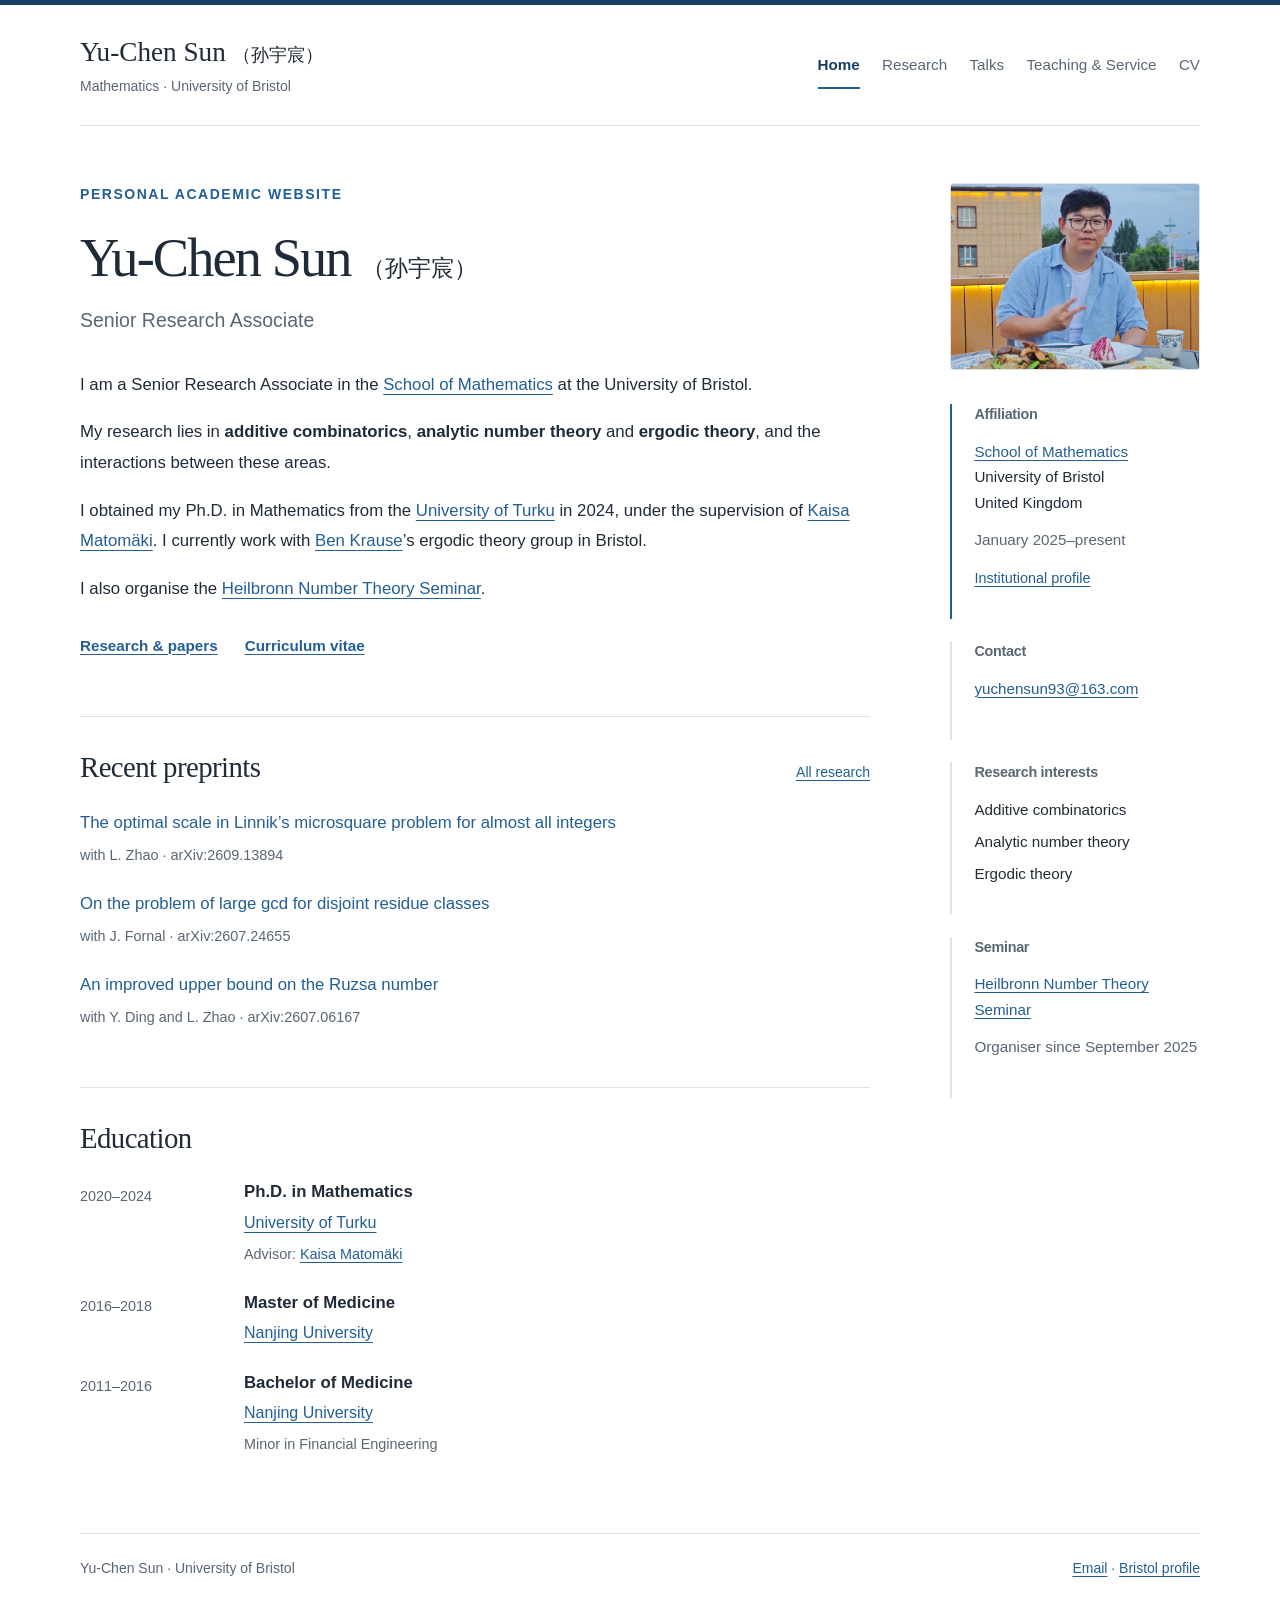
==== index.html @ fc2e8b3b "Add homepage portrait and update name and talks" ====
<!doctype html>
<html lang="en">
<head>
  <meta charset="utf-8">
  <meta name="viewport" content="width=device-width, initial-scale=1">
  <meta name="description" content="Yu-Chen Sun is a Senior Research Associate at the University of Bristol, working in additive combinatorics, analytic number theory and ergodic theory.">
  <meta name="theme-color" content="#183d63">
  <meta property="og:title" content="Yu-Chen Sun | Mathematics">
  <meta property="og:description" content="Yu-Chen Sun is a Senior Research Associate at the University of Bristol, working in additive combinatorics, analytic number theory and ergodic theory.">
  <meta property="og:type" content="website">
  <title>Yu-Chen Sun | Mathematics</title>
  <link rel="canonical" href="https://yucsun93.github.io/">
  <link rel="icon" type="image/svg+xml" href="favicon.svg">
  <link rel="stylesheet" href="style.css">
</head>
<body>
  <a class="skip-link" href="#main">Skip to content</a>
  <header class="site-header wrap">
    <a class="wordmark" href="index.html">Yu-Chen Sun <small class="chinese-name" lang="zh">（孙宇宸）</small><span>Mathematics · University of Bristol</span></a>
    <nav aria-label="Main navigation"><a href="index.html" aria-current="page">Home</a><a href="research.html">Research</a><a href="talks.html">Talks</a><a href="teaching.html">Teaching &amp; Service</a><a href="cv.html">CV</a></nav>
  </header>
  <main id="main" class="wrap" tabindex="-1">
    <div class="home-layout">
      <figure class="profile-photo"><img src="portrait.jpg" alt="Yu-Chen Sun（孙宇宸）" width="1280" height="958" decoding="async"></figure>
      <div class="home-main">
        <section class="intro" aria-labelledby="about-title">
          <p class="eyebrow">Personal academic website</p>
          <h1 id="about-title">Yu-Chen Sun <small class="chinese-name" lang="zh">（孙宇宸）</small></h1>
          <p class="role">Senior Research Associate</p>
          <p>I am a Senior Research Associate in the <a href="https://www.bristol.ac.uk/maths/">School of Mathematics</a> at the University of Bristol.</p>
          <p>My research lies in <strong>additive combinatorics</strong>, <strong>analytic number theory</strong> and <strong>ergodic theory</strong>, and the interactions between these areas.</p>
          <p>I obtained my Ph.D. in Mathematics from the <a href="https://www.utu.fi/en">University of Turku</a> in 2024, under the supervision of <a href="https://users.utu.fi/ksmato/">Kaisa Matomäki</a>. I currently work with <a href="https://www.bristol.ac.uk/people/person/Ben-Krause-529bc1e7-bfac-432d-984e-10097df1178e/">Ben Krause</a>’s ergodic theory group in Bristol.</p>
          <p>I also organise the <a href="https://www.bristolmathsresearch.org/events/heilbronn-number-theory/">Heilbronn Number Theory Seminar</a>.</p>
          <div class="text-links"><a href="research.html">Research & papers</a> <a href="cv.html">Curriculum vitae</a></div>
        </section>
        <section class="section-block" aria-labelledby="recent-title">
          <div class="section-heading"><h2 id="recent-title">Recent preprints</h2><a href="research.html">All research</a></div>
          <ul class="recent-papers"><li><h3><a href="https://arxiv.org/abs/2609.13894">The optimal scale in Linnik’s microsquare problem for almost all integers</a></h3><p class="detail">with L. Zhao · arXiv:2609.13894</p></li><li><h3><a href="https://arxiv.org/abs/2607.24655">On the problem of large gcd for disjoint residue classes</a></h3><p class="detail">with J. Fornal · arXiv:2607.24655</p></li><li><h3><a href="https://arxiv.org/abs/2607.06167">An improved upper bound on the Ruzsa number</a></h3><p class="detail">with Y. Ding and L. Zhao · arXiv:2607.06167</p></li></ul>
        </section>
        <section class="section-block" aria-labelledby="education-title">
          <h2 id="education-title">Education</h2><div class="timeline">
      <div class="timeline-item"><p class="date">2020–2024</p><div><h3>Ph.D. in Mathematics</h3><p><a href="https://www.utu.fi/en">University of Turku</a></p><p class="detail">Advisor: <a href="https://users.utu.fi/ksmato/">Kaisa Matomäki</a></p></div></div>
      <div class="timeline-item"><p class="date">2016–2018</p><div><h3>Master of Medicine</h3><p><a href="https://www.nju.edu.cn/en/">Nanjing University</a></p></div></div>
      <div class="timeline-item"><p class="date">2011–2016</p><div><h3>Bachelor of Medicine</h3><p><a href="https://www.nju.edu.cn/en/">Nanjing University</a></p><p class="detail">Minor in Financial Engineering</p></div></div>
    </div>
        </section>
      </div>
      <aside class="home-aside" aria-label="Affiliation and contact">
        <section class="aside-section">
          <h2>Affiliation</h2>
          <p><a href="https://www.bristol.ac.uk/maths/">School of Mathematics</a><br>University of Bristol<br>United Kingdom</p>
          <p class="detail">January 2025–present</p>
          <a href="https://www.bristolmathsresearch.org/staff-profile/dr-yu-chen-sun/">Institutional profile</a>
        </section>
        <section class="aside-section">
          <h2>Contact</h2>
          <p><a href="mailto:yuchensun93@163.com">yuchensun93@163.com</a></p>
        </section>
        <section class="aside-section">
          <h2>Research interests</h2>
          <ul class="interest-list"><li>Additive combinatorics</li><li>Analytic number theory</li><li>Ergodic theory</li></ul>
        </section>
        <section class="aside-section">
          <h2>Seminar</h2>
          <p><a href="https://www.bristolmathsresearch.org/events/heilbronn-number-theory/">Heilbronn Number Theory Seminar</a></p>
          <p class="detail">Organiser since September 2025</p>
        </section>
      </aside>
    </div></main>
  <footer class="site-footer wrap">
    <span>Yu-Chen Sun · University of Bristol</span>
    <span><a href="mailto:yuchensun93@163.com">Email</a> · <a href="https://www.bristolmathsresearch.org/staff-profile/dr-yu-chen-sun/">Bristol profile</a></span>
  </footer>
</body>
</html>
---- style.css ----
:root {
  --ink: #202b39;
  --muted: #596675;
  --blue: #235e95;
  --deep-blue: #183d63;
  --line: #dce3eb;
  --paper: #fff;
  --tint: #f4f7fb;
  --serif: Georgia, 'Times New Roman', serif;
  --sans: -apple-system, BlinkMacSystemFont, 'Segoe UI', Arial, sans-serif;
}
* { box-sizing: border-box; }
html { scroll-behavior: smooth; scroll-padding-top: 2rem; }
body { margin: 0; background: var(--paper); color: var(--ink); font: 1rem/1.7 var(--sans); border-top: 5px solid var(--deep-blue); }
a { color: var(--blue); text-decoration-thickness: 1px; text-underline-offset: .22em; }
a:hover { color: #123d66; text-decoration: underline; }
a:focus-visible { outline: 3px solid #c27716; outline-offset: 5px; border-radius: 2px; }
p { margin: 0 0 1.1rem; }
strong { font-weight: 600; }
h1, h2, h3 { margin: 0; line-height: 1.3; }
h1, h2 { font-family: var(--serif); font-weight: 400; }
h1 { font-size: 3.4rem; letter-spacing: -.035em; }
h2 { font-size: 1.8rem; letter-spacing: -.02em; margin-bottom: 1.5rem; }
h3 { font-size: 1.05rem; font-weight: 600; }
sup, sub { font-size: .75em; line-height: 0; position: relative; vertical-align: baseline; }
sup { top: -.5em; } sub { bottom: -.2em; }
.wrap { width: min(1120px, calc(100% - 96px)); margin-inline: auto; }
.site-header { display: flex; align-items: center; justify-content: space-between; gap: 2rem; padding-block: 30px 27px; border-bottom: 1px solid var(--line); }
.wordmark { color: var(--ink); text-decoration: none; font: 1.7rem/1.25 var(--serif); white-space: nowrap; }
.wordmark:hover { text-decoration: none; color: var(--deep-blue); }
.wordmark span { display: block; font: .875rem/1.6 var(--sans); color: var(--muted); margin-top: .4rem; }
.chinese-name { font: 400 .42em/1.5 var(--sans); letter-spacing: 0; white-space: nowrap; }
.wordmark .chinese-name { font-size: .65em; }
nav { display: flex; flex-wrap: wrap; gap: 1.4rem; align-items: center; }
.site-header nav a { color: var(--muted); text-decoration: none; font-size: .95rem; padding-block: .55rem; border-bottom: 2px solid transparent; white-space: nowrap; }
.site-header nav a:hover, .site-header nav a[aria-current='page'] { color: var(--deep-blue); border-bottom-color: var(--blue); }
.site-header nav a[aria-current='page'] { font-weight: 600; }
main { padding-block: 57px 76px; }
.eyebrow { margin: 0 0 1rem; font-size: .875rem; font-weight: 600; letter-spacing: .11em; text-transform: uppercase; color: var(--blue); }
.role { font-size: 1.22rem; color: var(--muted); margin-block: .7rem 2rem; }
.home-layout { display: grid; grid-template-columns: minmax(0, 1fr) 250px; grid-template-rows: auto 1fr; gap: 2rem 80px; }
.home-main { min-width: 0; grid-column: 1; grid-row: 1 / span 2; }
.profile-photo { grid-column: 2; grid-row: 1; margin: 0; }
.profile-photo img { display: block; width: 100%; height: auto; border: 1px solid var(--line); border-radius: 3px; }
.intro p:not(.eyebrow):not(.role) { font-size: 1.05rem; line-height: 1.8; }
.home-aside { padding-top: .1rem; min-width: 0; grid-column: 2; grid-row: 2; }
.aside-section { padding: 0 0 1.7rem 1.4rem; margin-bottom: 1.4rem; border-left: 2px solid var(--line); }
.aside-section:first-child { border-left-color: var(--blue); }
.aside-section h2 { font: 600 .9rem/1.4 var(--sans); color: var(--muted); margin-bottom: .9rem; }
.aside-section p { font-size: .95rem; margin-bottom: .7rem; }
.aside-section a { overflow-wrap: anywhere; }
.aside-section > a { font-size: .9rem; }
.interest-list { list-style: none; padding: 0; margin: 0; font-size: .95rem; }
.interest-list li + li { margin-top: .4rem; }
.text-links { display: flex; gap: 1.7rem; flex-wrap: wrap; padding-top: .7rem; font-size: .95rem; font-weight: 600; }
.section-block { margin-top: 3.6rem; padding-top: 2rem; border-top: 1px solid var(--line); }
.section-heading { display: flex; justify-content: space-between; align-items: baseline; gap: 1rem; }
.section-heading > a, .subtle-label { font-size: .875rem; white-space: nowrap; }
.subtle-label { color: var(--muted); }
.recent-papers { margin: 0; padding: 0; list-style: none; }
.recent-papers li + li { margin-top: 1.5rem; }
.recent-papers h3 { font-weight: 500; line-height: 1.6; }
.recent-papers h3 a { text-decoration: none; }
.recent-papers h3 a:hover { text-decoration: underline; }
.detail, .date { color: var(--muted); font-size: .9rem; }
.detail { margin-block: .35rem 0; }
.timeline-item { display: grid; grid-template-columns: 140px minmax(0, 1fr); gap: 1.5rem; padding-block: 0 1.6rem; }
.timeline-item:last-child { padding-bottom: 0; }
.timeline-item .date { margin: .15rem 0 0; }
.timeline-item p:not(.date) { margin: .35rem 0 0; }
.page-heading { max-width: 850px; margin-bottom: 2.8rem; }
.page-heading h1 { font-size: 2.85rem; }
.lead { margin-block: 1.1rem 0; color: var(--muted); font-size: 1.1rem; max-width: 740px; }
.section-nav { margin-top: 1.8rem; gap: .8rem; }
.section-nav a { padding: .45rem 1rem; border: 1px solid var(--line); text-decoration: none; font-size: .95rem; }
.section-nav a:hover { background: var(--tint); border-color: var(--blue); }
.section-nav span { color: var(--muted); margin-left: .45rem; font-size: .875rem; }
.research-section { margin-top: 3rem; }
.research-section > h2 { padding-bottom: 1rem; border-bottom: 2px solid var(--deep-blue); }
.paper-list { list-style: none; padding: 0; margin: 0; }
.paper { padding-block: 1.25rem 1.45rem; border-bottom: 1px solid var(--line); }
.paper:first-child { padding-top: 0; }
.paper-top { display: flex; align-items: baseline; justify-content: space-between; gap: 2rem; }
.paper h3 { font-family: var(--serif); font-size: 1.3rem; font-weight: 400; line-height: 1.55; max-width: 880px; }
.paper h3 a { text-decoration: none; }
.paper h3 a:hover { text-decoration: underline; }
.paper-year { flex-shrink: 0; color: var(--muted); font-size: .9rem; font-variant-numeric: tabular-nums; }
.paper-authors { margin: .45rem 0 0; font-size: .95rem; }
.paper-citation { margin: .2rem 0 0; font-size: .9rem; color: var(--muted); }
.paper-source { margin: .4rem 0 0; font-size: .875rem; overflow-wrap: anywhere; }
.paper-note { color: var(--muted); margin: .6rem 0 0; font-size: .875rem; }
.talk-list { list-style: none; padding: 0; margin: 0; }
.talk-row { display: grid; grid-template-columns: 145px minmax(0, 1fr); gap: 1.5rem; padding-block: 1rem; border-bottom: 1px solid var(--line); }
.talk-row:first-child { padding-top: 0; }
.talk-row .date { margin: .1rem 0 0; }
.talk-row h3 { font-size: 1rem; line-height: 1.6; font-weight: 500; }
.cv-contact { margin-top: .7rem; }
.cv-document { max-width: 960px; }
.cv-document > section { margin-top: 3rem; padding-top: 1.7rem; border-top: 1px solid var(--line); }
.cv-document .timeline-item { grid-template-columns: 205px minmax(0, 1fr); }
.cv-document .paper h3 { font-size: 1.12rem; }
.site-footer { display: flex; gap: 1rem; justify-content: space-between; border-top: 1px solid var(--line); padding-block: 23px 36px; color: var(--muted); font-size: .875rem; }
.skip-link { position: absolute; top: -200px; left: 1rem; padding: .7rem 1rem; background: var(--deep-blue); color: white; z-index: 10; }
.skip-link:focus { top: 1rem; }
@media (max-width: 1040px) {
  .site-header { align-items: flex-start; flex-direction: column; gap: 1.1rem; }
  .home-layout { grid-template-columns: minmax(0, 1fr) 230px; column-gap: 42px; }
  .wrap { width: calc(100% - 64px); }
}
@media (max-width: 720px) {
  .wrap { width: calc(100% - 40px); }
  .site-header { padding-block: 23px 19px; }
  .wordmark { font-size: 1.55rem; white-space: normal; }
  .wordmark span { font-size: .875rem; }
  nav { gap: .3rem 1.25rem; }
  .site-header nav a { padding-block: .45rem; font-size: .9rem; }
  main { padding-block: 35px 48px; }
  h1 { font-size: 2.75rem; }
  h2 { font-size: 1.65rem; }
  .page-heading h1 { font-size: 2.35rem; }
  .home-layout { grid-template-columns: 1fr; gap: 2.7rem; }
  .profile-photo { grid-column: 1; grid-row: 1; width: min(280px, 100%); }
  .home-main { grid-column: 1; grid-row: 2; }
  .home-aside { grid-column: 1; grid-row: 3; }
  .home-aside { display: grid; grid-template-columns: repeat(2, minmax(0, 1fr)); gap: 1.4rem 1rem; padding-top: 1.7rem; border-top: 1px solid var(--line); }
  .aside-section { margin: 0; padding: 0 0 .5rem .8rem; }
  .aside-section p, .interest-list, .aside-section > a { font-size: .875rem; }
  .section-block { margin-top: 2.7rem; padding-top: 1.7rem; }
  .section-heading { flex-wrap: wrap; gap: .25rem; margin-bottom: 1.2rem; }
  .section-heading h2 { margin-bottom: 0; }
  .section-heading .subtle-label { white-space: normal; }
  .timeline-item, .cv-document .timeline-item, .talk-row { grid-template-columns: 1fr; gap: .35rem; }
  .timeline-item { padding-bottom: 1.5rem; }
  .paper h3 { font-size: 1.2rem; }
  .paper-top { gap: .7rem; }
  .paper-year { font-size: .875rem; }
  .paper-authors { font-size: .9rem; }
  .site-footer { flex-direction: column; gap: .5rem; padding-block: 20px 26px; }
}
@media (max-width: 390px) { .home-aside { grid-template-columns: 1fr; } }
@media (prefers-reduced-motion: reduce) { html { scroll-behavior: auto; } }
@media print {
  body { border: 0; font-size: 10pt; line-height: 1.5; }
  .wrap { width: 100%; }
  .site-header, .site-footer, .skip-link, .section-nav, .text-links { display: none; }
  main { padding: 0; }
  h1, .page-heading h1 { font-size: 25pt; }
  h2 { font-size: 15pt; margin-bottom: .7rem; break-after: avoid; }
  .eyebrow { display: none; }
  a { color: inherit; text-decoration: none; }
  .page-heading { margin-bottom: 1rem; }
  .lead { font-size: 10pt; }
  .cv-document > section { margin-top: 1.3rem; padding-top: .8rem; }
  .timeline-item, .cv-document .timeline-item { grid-template-columns: 160px minmax(0, 1fr); gap: 1rem; padding-bottom: .7rem; }
  .talk-row { grid-template-columns: 125px minmax(0, 1fr); padding-block: .45rem; }
  .paper { padding-block: .7rem; }
  .paper h3, .cv-document .paper h3 { font-size: 11pt; }
  .paper-authors, .paper-citation, .paper-source, .paper-note, .date, .detail, .paper-year { font-size: 9pt; }
  .paper, .timeline-item, .talk-row { break-inside: avoid; }
}
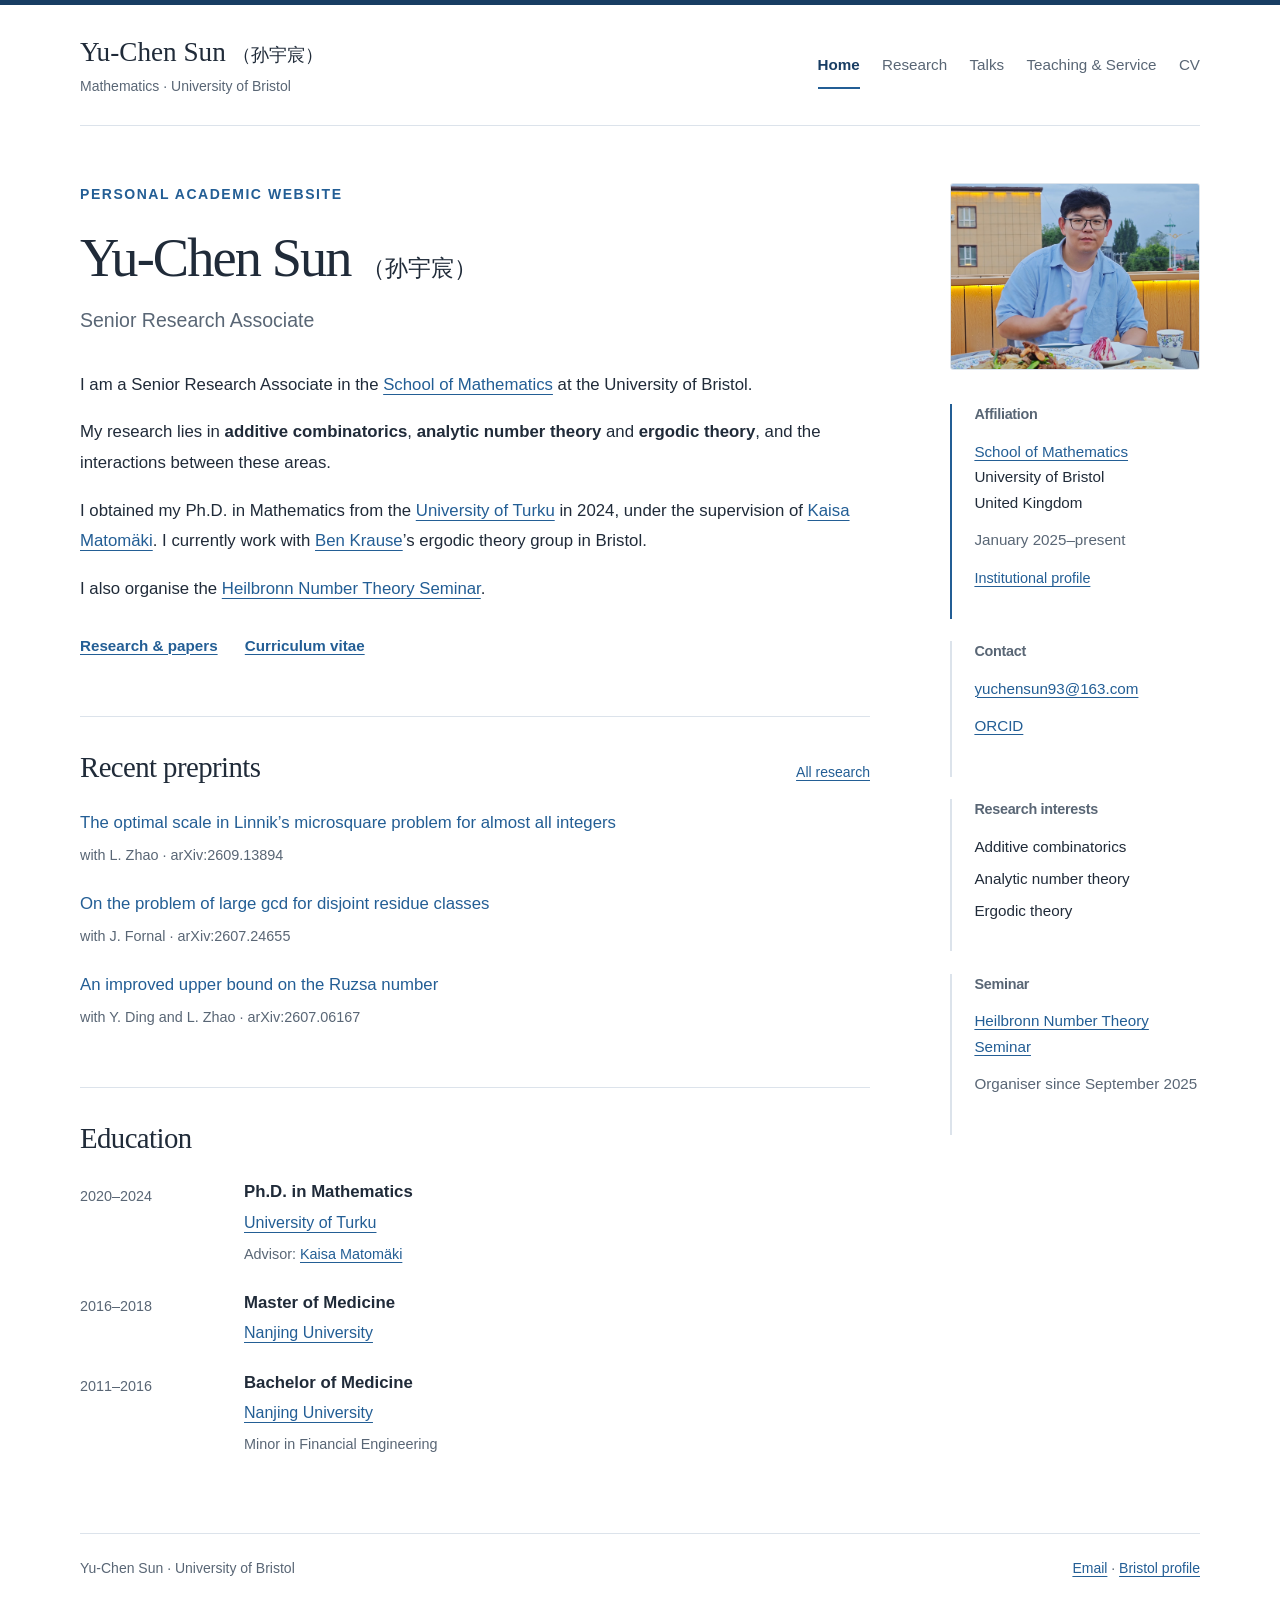
==== commit 2778308e: "Add ORCID link and Bing site verification" ====
--- a/index.html
+++ b/index.html
@@ -11,7 +11,8 @@
   <title>Yu-Chen Sun | Mathematics</title>
   <link rel="canonical" href="https://yucsun93.github.io/">
   <link rel="icon" type="image/svg+xml" href="favicon.svg">
-  <link rel="stylesheet" href="style.css">
+  <link rel="stylesheet" href="style.css?v=dd842a1e0f15">
+  <script type="application/ld+json">{"@context": "https://schema.org", "@type": "Person", "name": "Yu-Chen Sun", "alternateName": "孙宇宸", "url": "https://yucsun93.github.io/", "sameAs": ["https://orcid.org/0009-0004-5233-2071"]}</script>
 </head>
 <body>
   <a class="skip-link" href="#main">Skip to content</a>
@@ -55,6 +56,7 @@
         <section class="aside-section">
           <h2>Contact</h2>
           <p><a href="mailto:yuchensun93@163.com">yuchensun93@163.com</a></p>
+          <p><a href="https://orcid.org/0009-0004-5233-2071">ORCID</a></p>
         </section>
         <section class="aside-section">
           <h2>Research interests</h2>
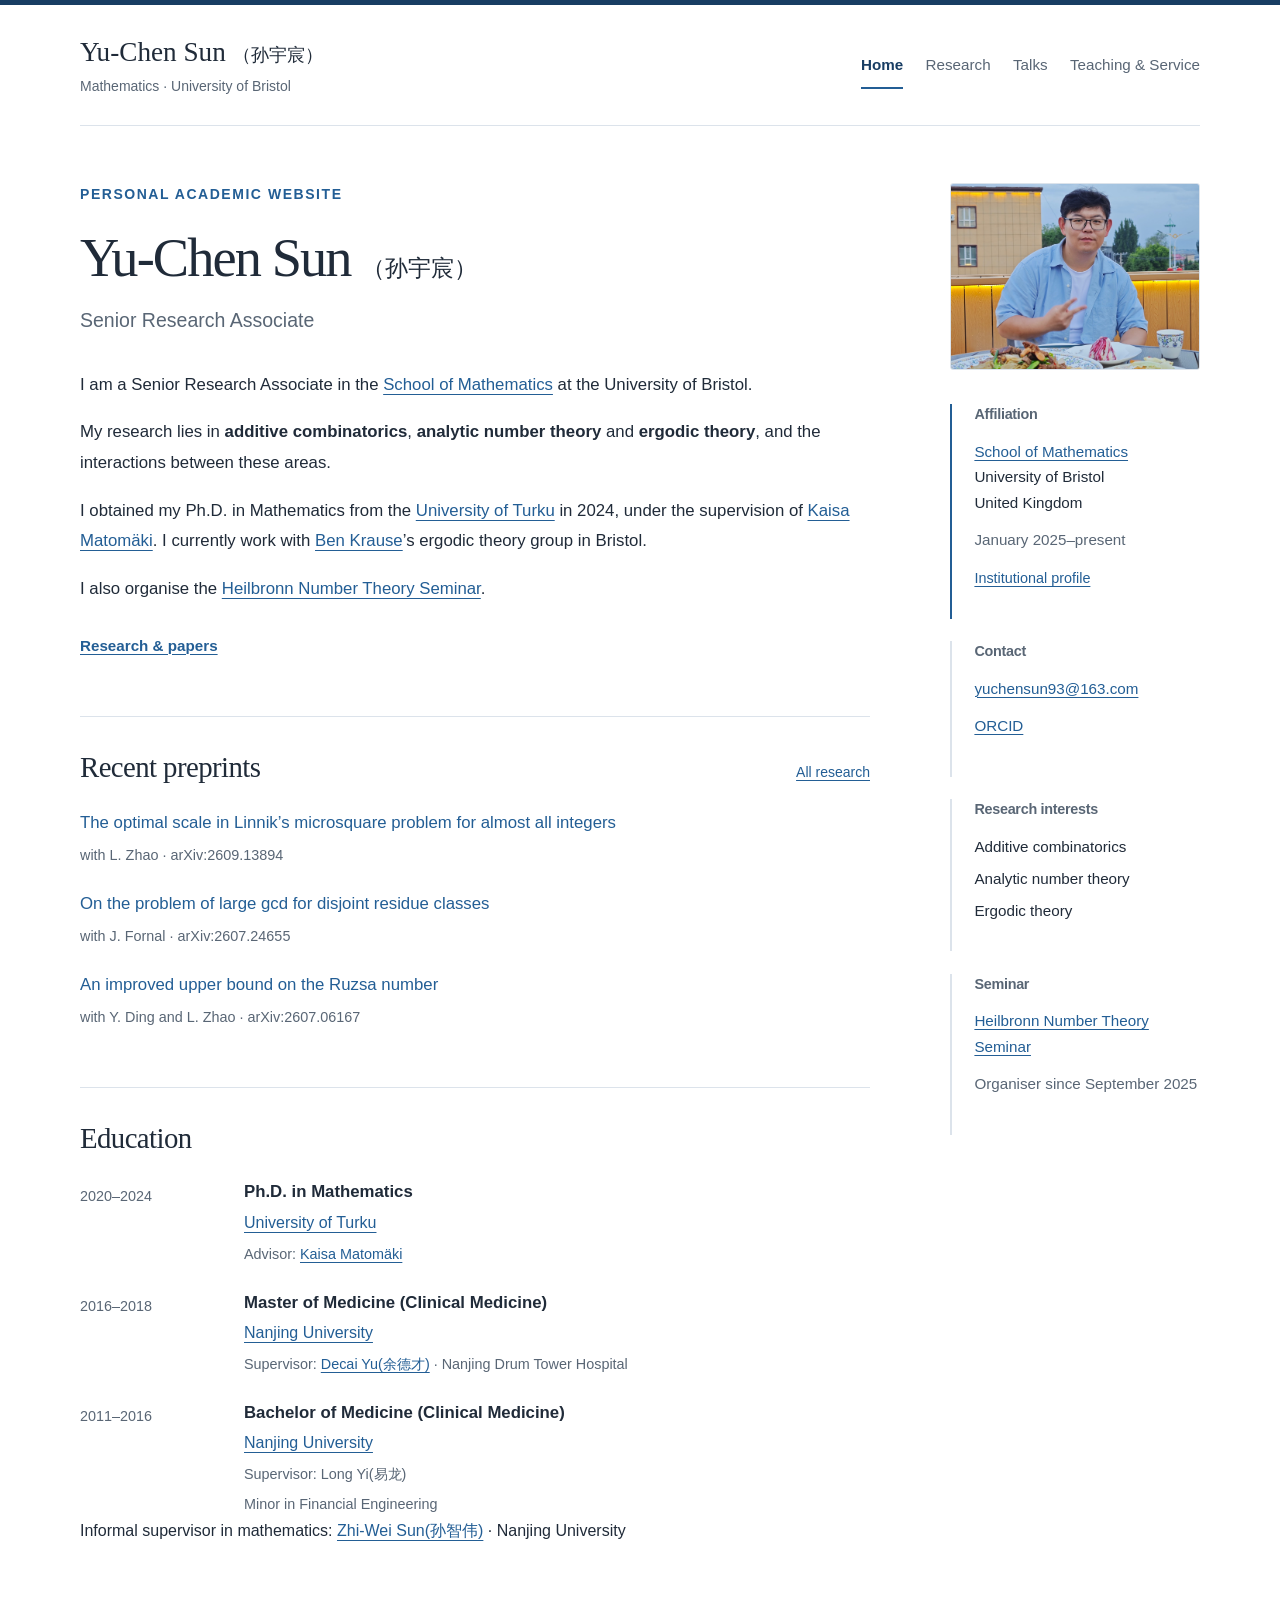
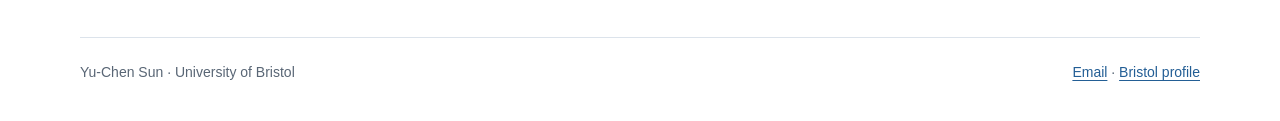
==== commit 7155b805: "Remove CV section and update clinical medicine education and supervisors" ====
--- a/index.html
+++ b/index.html
@@ -18,7 +18,7 @@
   <a class="skip-link" href="#main">Skip to content</a>
   <header class="site-header wrap">
     <a class="wordmark" href="index.html">Yu-Chen Sun <small class="chinese-name" lang="zh">（孙宇宸）</small><span>Mathematics · University of Bristol</span></a>
-    <nav aria-label="Main navigation"><a href="index.html" aria-current="page">Home</a><a href="research.html">Research</a><a href="talks.html">Talks</a><a href="teaching.html">Teaching &amp; Service</a><a href="cv.html">CV</a></nav>
+    <nav aria-label="Main navigation"><a href="index.html" aria-current="page">Home</a><a href="research.html">Research</a><a href="talks.html">Talks</a><a href="teaching.html">Teaching &amp; Service</a></nav>
   </header>
   <main id="main" class="wrap" tabindex="-1">
     <div class="home-layout">
@@ -32,7 +32,7 @@
           <p>My research lies in <strong>additive combinatorics</strong>, <strong>analytic number theory</strong> and <strong>ergodic theory</strong>, and the interactions between these areas.</p>
           <p>I obtained my Ph.D. in Mathematics from the <a href="https://www.utu.fi/en">University of Turku</a> in 2024, under the supervision of <a href="https://users.utu.fi/ksmato/">Kaisa Matomäki</a>. I currently work with <a href="https://www.bristol.ac.uk/people/person/Ben-Krause-529bc1e7-bfac-432d-984e-10097df1178e/">Ben Krause</a>’s ergodic theory group in Bristol.</p>
           <p>I also organise the <a href="https://www.bristolmathsresearch.org/events/heilbronn-number-theory/">Heilbronn Number Theory Seminar</a>.</p>
-          <div class="text-links"><a href="research.html">Research & papers</a> <a href="cv.html">Curriculum vitae</a></div>
+          <div class="text-links"><a href="research.html">Research & papers</a></div>
         </section>
         <section class="section-block" aria-labelledby="recent-title">
           <div class="section-heading"><h2 id="recent-title">Recent preprints</h2><a href="research.html">All research</a></div>
@@ -41,9 +41,9 @@
         <section class="section-block" aria-labelledby="education-title">
           <h2 id="education-title">Education</h2><div class="timeline">
       <div class="timeline-item"><p class="date">2020–2024</p><div><h3>Ph.D. in Mathematics</h3><p><a href="https://www.utu.fi/en">University of Turku</a></p><p class="detail">Advisor: <a href="https://users.utu.fi/ksmato/">Kaisa Matomäki</a></p></div></div>
-      <div class="timeline-item"><p class="date">2016–2018</p><div><h3>Master of Medicine</h3><p><a href="https://www.nju.edu.cn/en/">Nanjing University</a></p></div></div>
-      <div class="timeline-item"><p class="date">2011–2016</p><div><h3>Bachelor of Medicine</h3><p><a href="https://www.nju.edu.cn/en/">Nanjing University</a></p><p class="detail">Minor in Financial Engineering</p></div></div>
-    </div>
+      <div class="timeline-item"><p class="date">2016–2018</p><div><h3>Master of Medicine (Clinical Medicine)</h3><p><a href="https://www.nju.edu.cn/en/">Nanjing University</a></p><p class="detail">Supervisor: <a href="https://med.nju.edu.cn/84/3e/c10884a230462/page.htm">Decai Yu(余德才)</a> · Nanjing Drum Tower Hospital</p></div></div>
+      <div class="timeline-item"><p class="date">2011–2016</p><div><h3>Bachelor of Medicine (Clinical Medicine)</h3><p><a href="https://www.nju.edu.cn/en/">Nanjing University</a></p><p class="detail">Supervisor: Long Yi(易龙)</p><p class="detail">Minor in Financial Engineering</p></div></div>
+    </div><p>Informal supervisor in mathematics: <a href="https://math.nju.edu.cn/en/People/Faculty/20200429/i74225.html">Zhi-Wei Sun(孙智伟)</a> · Nanjing University</p>
         </section>
       </div>
       <aside class="home-aside" aria-label="Affiliation and contact">
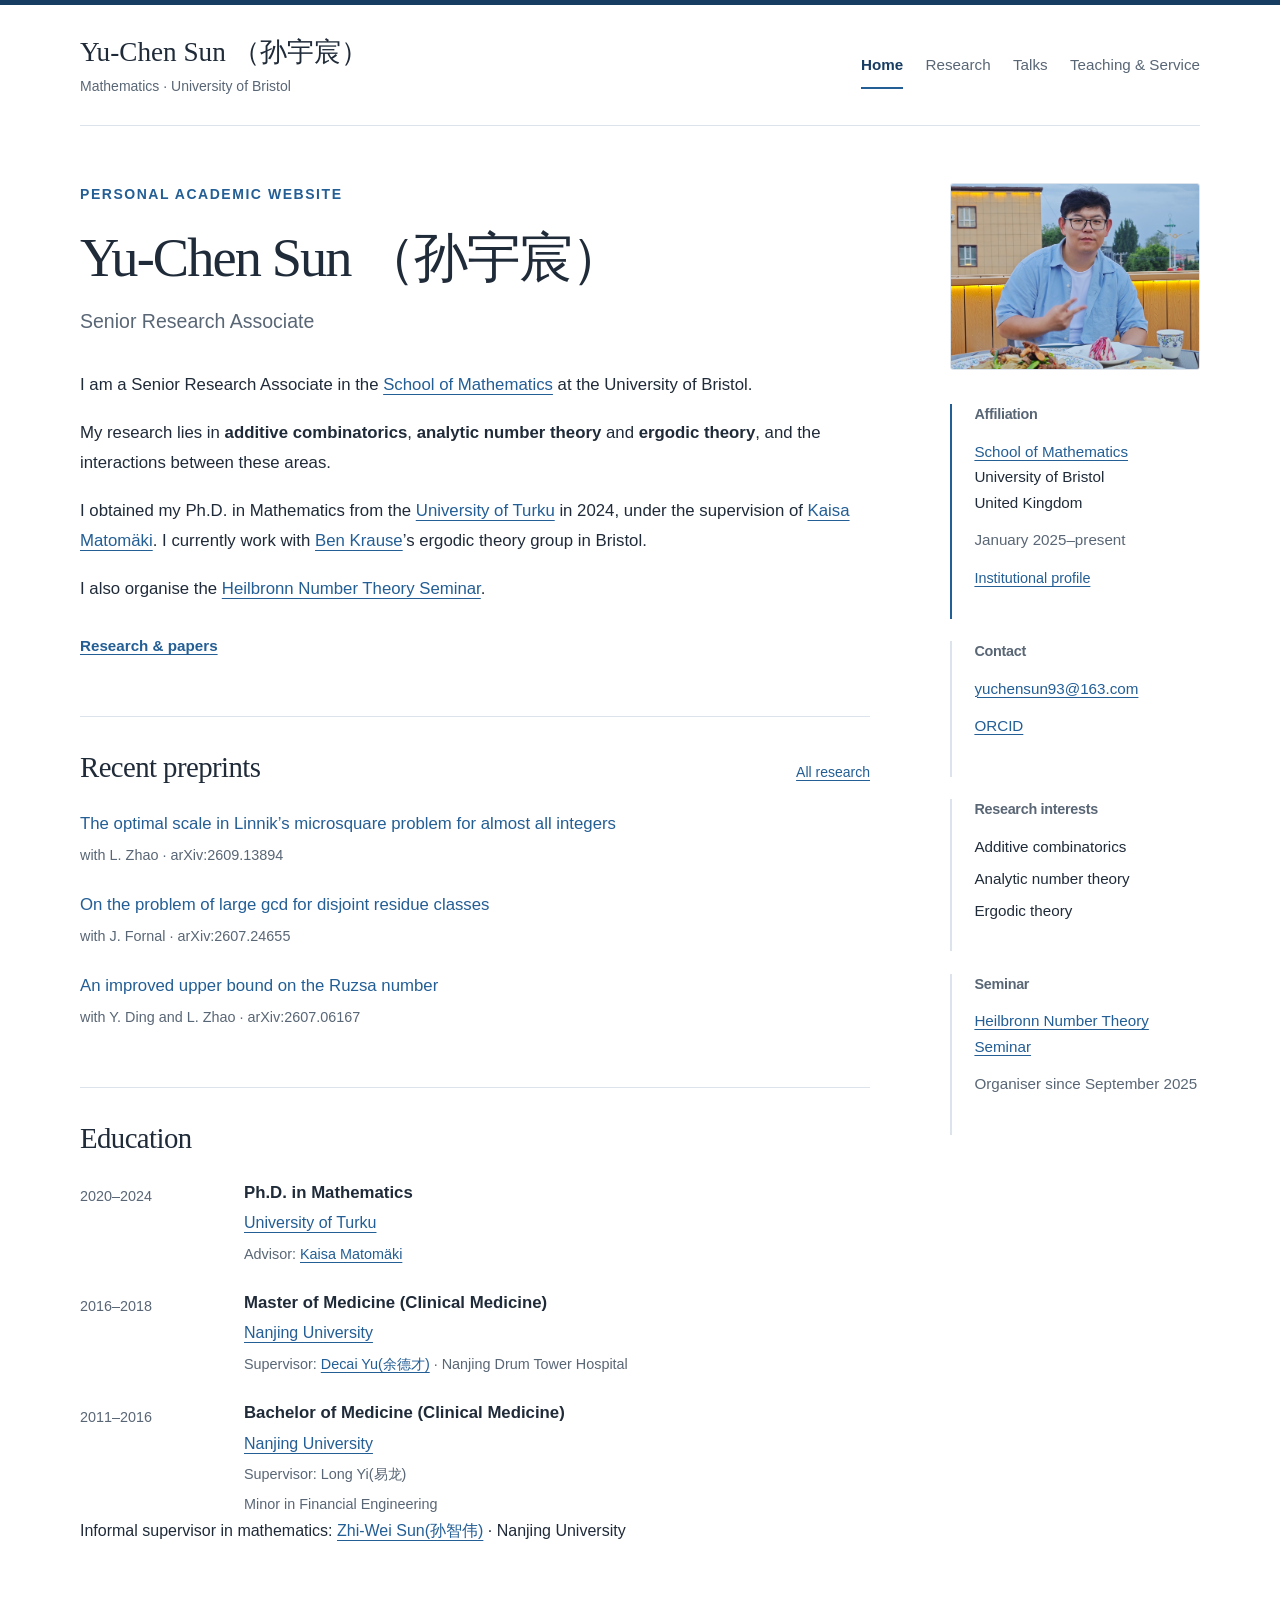
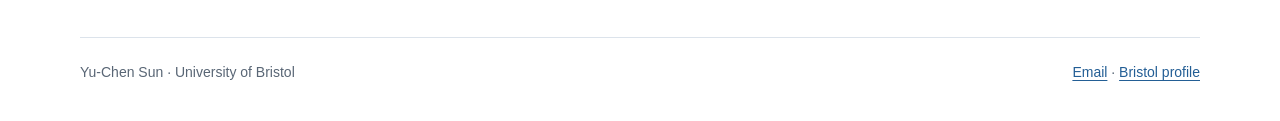
==== commit be1127cb: "Update homepage name markup and stylesheet version" ====
--- a/index.html
+++ b/index.html
@@ -11,13 +11,13 @@
   <title>Yu-Chen Sun | Mathematics</title>
   <link rel="canonical" href="https://yucsun93.github.io/">
   <link rel="icon" type="image/svg+xml" href="favicon.svg">
-  <link rel="stylesheet" href="style.css?v=dd842a1e0f15">
+  <link rel="stylesheet" href="style.css?v=5864c9fa979e">
   <script type="application/ld+json">{"@context": "https://schema.org", "@type": "Person", "name": "Yu-Chen Sun", "alternateName": "孙宇宸", "url": "https://yucsun93.github.io/", "sameAs": ["https://orcid.org/0009-0004-5233-2071"]}</script>
 </head>
 <body>
   <a class="skip-link" href="#main">Skip to content</a>
   <header class="site-header wrap">
-    <a class="wordmark" href="index.html">Yu-Chen Sun <small class="chinese-name" lang="zh">（孙宇宸）</small><span>Mathematics · University of Bristol</span></a>
+    <a class="wordmark" href="index.html">Yu-Chen Sun <span class="chinese-name" lang="zh">（孙宇宸）</span><span class="wordmark-subtitle">Mathematics · University of Bristol</span></a>
     <nav aria-label="Main navigation"><a href="index.html" aria-current="page">Home</a><a href="research.html">Research</a><a href="talks.html">Talks</a><a href="teaching.html">Teaching &amp; Service</a></nav>
   </header>
   <main id="main" class="wrap" tabindex="-1">
@@ -26,7 +26,7 @@
       <div class="home-main">
         <section class="intro" aria-labelledby="about-title">
           <p class="eyebrow">Personal academic website</p>
-          <h1 id="about-title">Yu-Chen Sun <small class="chinese-name" lang="zh">（孙宇宸）</small></h1>
+          <h1 id="about-title">Yu-Chen Sun <span class="chinese-name" lang="zh">（孙宇宸）</span></h1>
           <p class="role">Senior Research Associate</p>
           <p>I am a Senior Research Associate in the <a href="https://www.bristol.ac.uk/maths/">School of Mathematics</a> at the University of Bristol.</p>
           <p>My research lies in <strong>additive combinatorics</strong>, <strong>analytic number theory</strong> and <strong>ergodic theory</strong>, and the interactions between these areas.</p>
--- a/style.css
+++ b/style.css
@@ -28,9 +28,8 @@
 .site-header { display: flex; align-items: center; justify-content: space-between; gap: 2rem; padding-block: 30px 27px; border-bottom: 1px solid var(--line); }
 .wordmark { color: var(--ink); text-decoration: none; font: 1.7rem/1.25 var(--serif); white-space: nowrap; }
 .wordmark:hover { text-decoration: none; color: var(--deep-blue); }
-.wordmark span { display: block; font: .875rem/1.6 var(--sans); color: var(--muted); margin-top: .4rem; }
-.chinese-name { font: 400 .42em/1.5 var(--sans); letter-spacing: 0; white-space: nowrap; }
-.wordmark .chinese-name { font-size: .65em; }
+.wordmark .wordmark-subtitle { display: block; font: .875rem/1.6 var(--sans); color: var(--muted); margin-top: .4rem; }
+.chinese-name { font: inherit; letter-spacing: inherit; white-space: nowrap; }
 nav { display: flex; flex-wrap: wrap; gap: 1.4rem; align-items: center; }
 .site-header nav a { color: var(--muted); text-decoration: none; font-size: .95rem; padding-block: .55rem; border-bottom: 2px solid transparent; white-space: nowrap; }
 .site-header nav a:hover, .site-header nav a[aria-current='page'] { color: var(--deep-blue); border-bottom-color: var(--blue); }
@@ -39,7 +38,8 @@
 .eyebrow { margin: 0 0 1rem; font-size: .875rem; font-weight: 600; letter-spacing: .11em; text-transform: uppercase; color: var(--blue); }
 .role { font-size: 1.22rem; color: var(--muted); margin-block: .7rem 2rem; }
 .home-layout { display: grid; grid-template-columns: minmax(0, 1fr) 250px; grid-template-rows: auto 1fr; gap: 2rem 80px; }
-.home-main { min-width: 0; grid-column: 1; grid-row: 1 / span 2; }
+.home-main { min-width: 0; grid-column: 1; grid-row: 1 / span 2; container-type: inline-size; }
+#about-title { font-size: clamp(1.25rem, 9cqi, 3.4rem); white-space: nowrap; }
 .profile-photo { grid-column: 2; grid-row: 1; margin: 0; }
 .profile-photo img { display: block; width: 100%; height: auto; border: 1px solid var(--line); border-radius: 3px; }
 .intro p:not(.eyebrow):not(.role) { font-size: 1.05rem; line-height: 1.8; }
@@ -110,8 +110,7 @@
 @media (max-width: 720px) {
   .wrap { width: calc(100% - 40px); }
   .site-header { padding-block: 23px 19px; }
-  .wordmark { font-size: 1.55rem; white-space: normal; }
-  .wordmark span { font-size: .875rem; }
+  .wordmark { font-size: clamp(1rem, 7vw, 1.55rem); }
   nav { gap: .3rem 1.25rem; }
   .site-header nav a { padding-block: .45rem; font-size: .9rem; }
   main { padding-block: 35px 48px; }
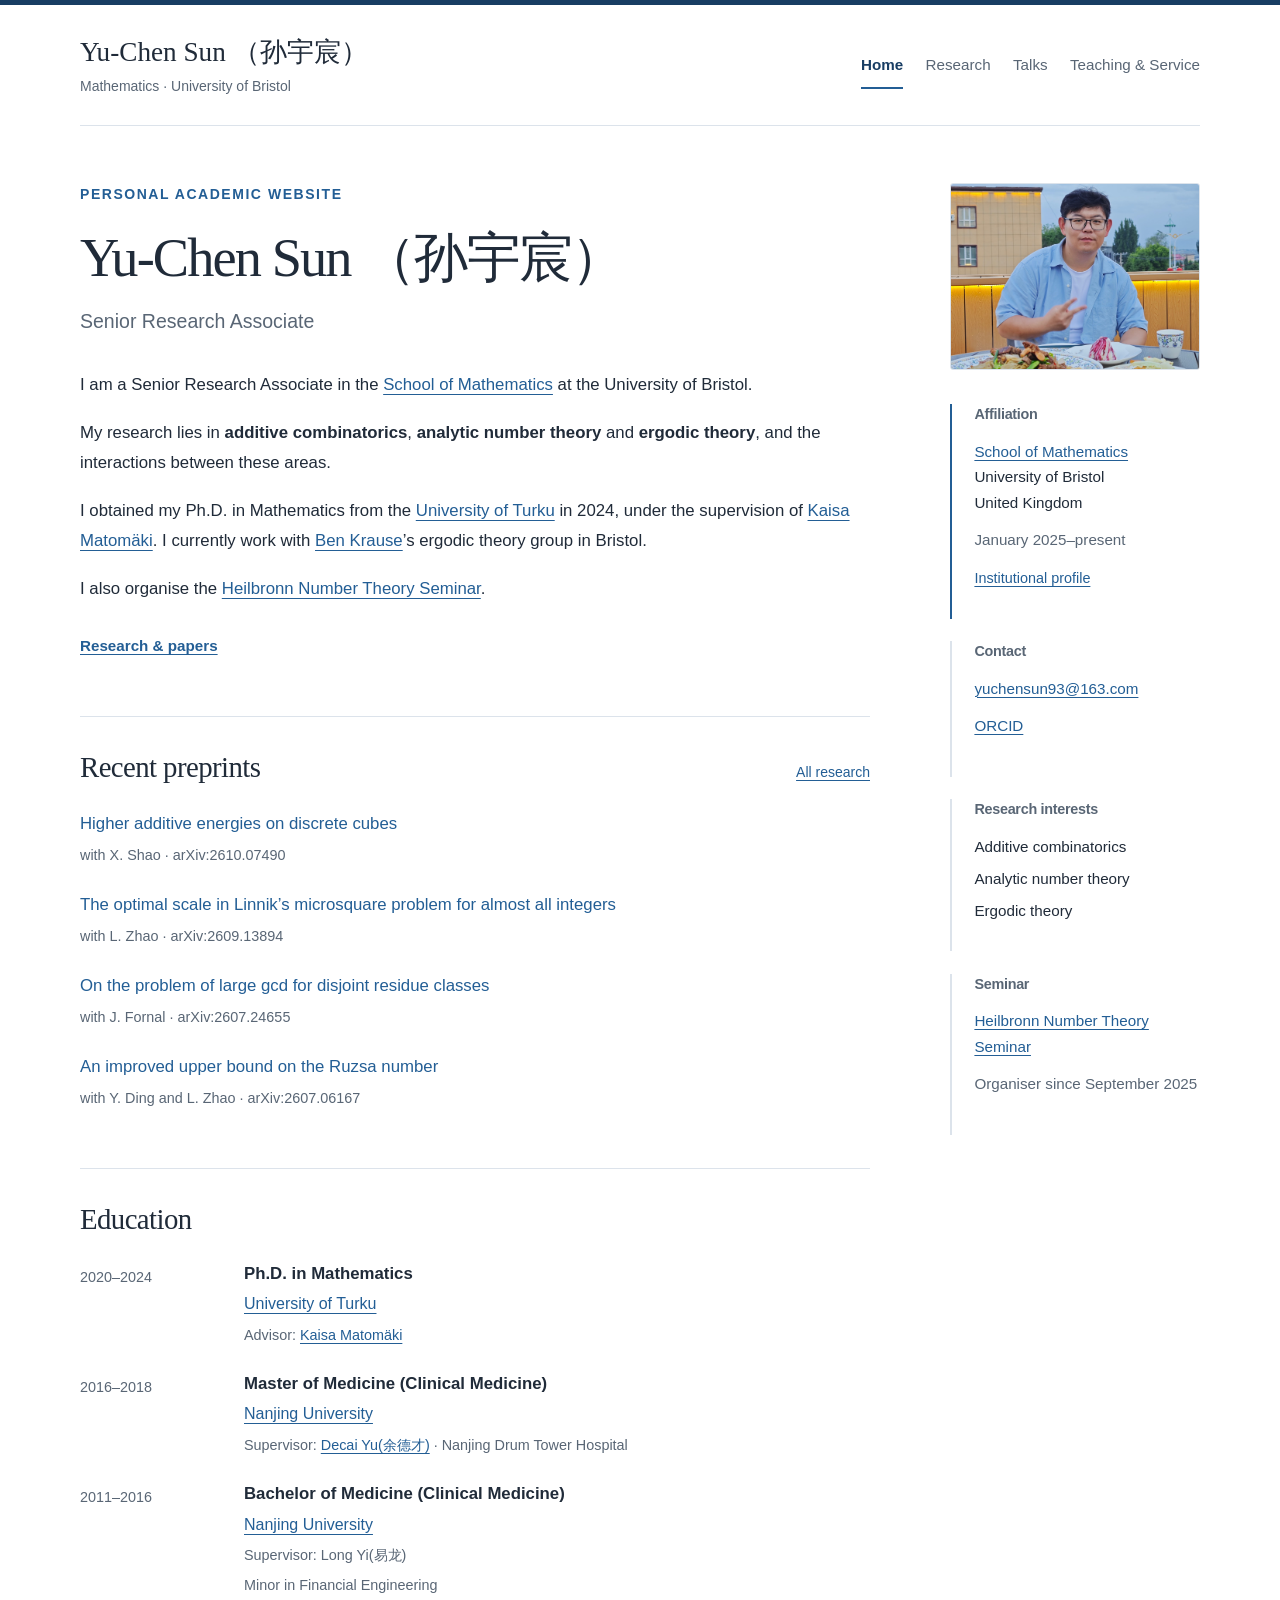
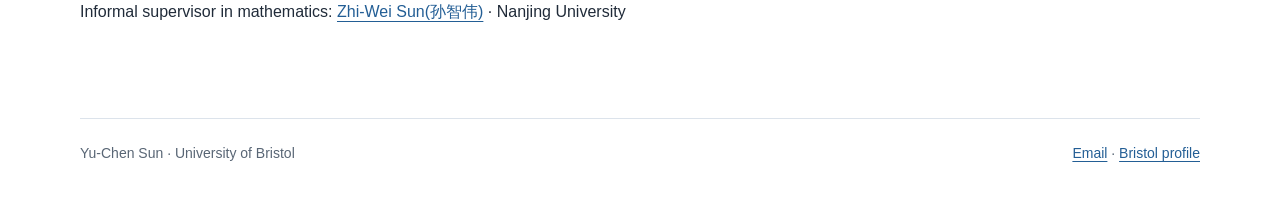
==== commit ff2521e2: "Feature new Shao and Sun preprint on homepage" ====
--- a/index.html
+++ b/index.html
@@ -36,7 +36,7 @@
         </section>
         <section class="section-block" aria-labelledby="recent-title">
           <div class="section-heading"><h2 id="recent-title">Recent preprints</h2><a href="research.html">All research</a></div>
-          <ul class="recent-papers"><li><h3><a href="https://arxiv.org/abs/2609.13894">The optimal scale in Linnik’s microsquare problem for almost all integers</a></h3><p class="detail">with L. Zhao · arXiv:2609.13894</p></li><li><h3><a href="https://arxiv.org/abs/2607.24655">On the problem of large gcd for disjoint residue classes</a></h3><p class="detail">with J. Fornal · arXiv:2607.24655</p></li><li><h3><a href="https://arxiv.org/abs/2607.06167">An improved upper bound on the Ruzsa number</a></h3><p class="detail">with Y. Ding and L. Zhao · arXiv:2607.06167</p></li></ul>
+          <ul class="recent-papers"><li><h3><a href="https://arxiv.org/abs/2610.07490">Higher additive energies on discrete cubes</a></h3><p class="detail">with X. Shao · arXiv:2610.07490</p></li><li><h3><a href="https://arxiv.org/abs/2609.13894">The optimal scale in Linnik’s microsquare problem for almost all integers</a></h3><p class="detail">with L. Zhao · arXiv:2609.13894</p></li><li><h3><a href="https://arxiv.org/abs/2607.24655">On the problem of large gcd for disjoint residue classes</a></h3><p class="detail">with J. Fornal · arXiv:2607.24655</p></li><li><h3><a href="https://arxiv.org/abs/2607.06167">An improved upper bound on the Ruzsa number</a></h3><p class="detail">with Y. Ding and L. Zhao · arXiv:2607.06167</p></li></ul>
         </section>
         <section class="section-block" aria-labelledby="education-title">
           <h2 id="education-title">Education</h2><div class="timeline">
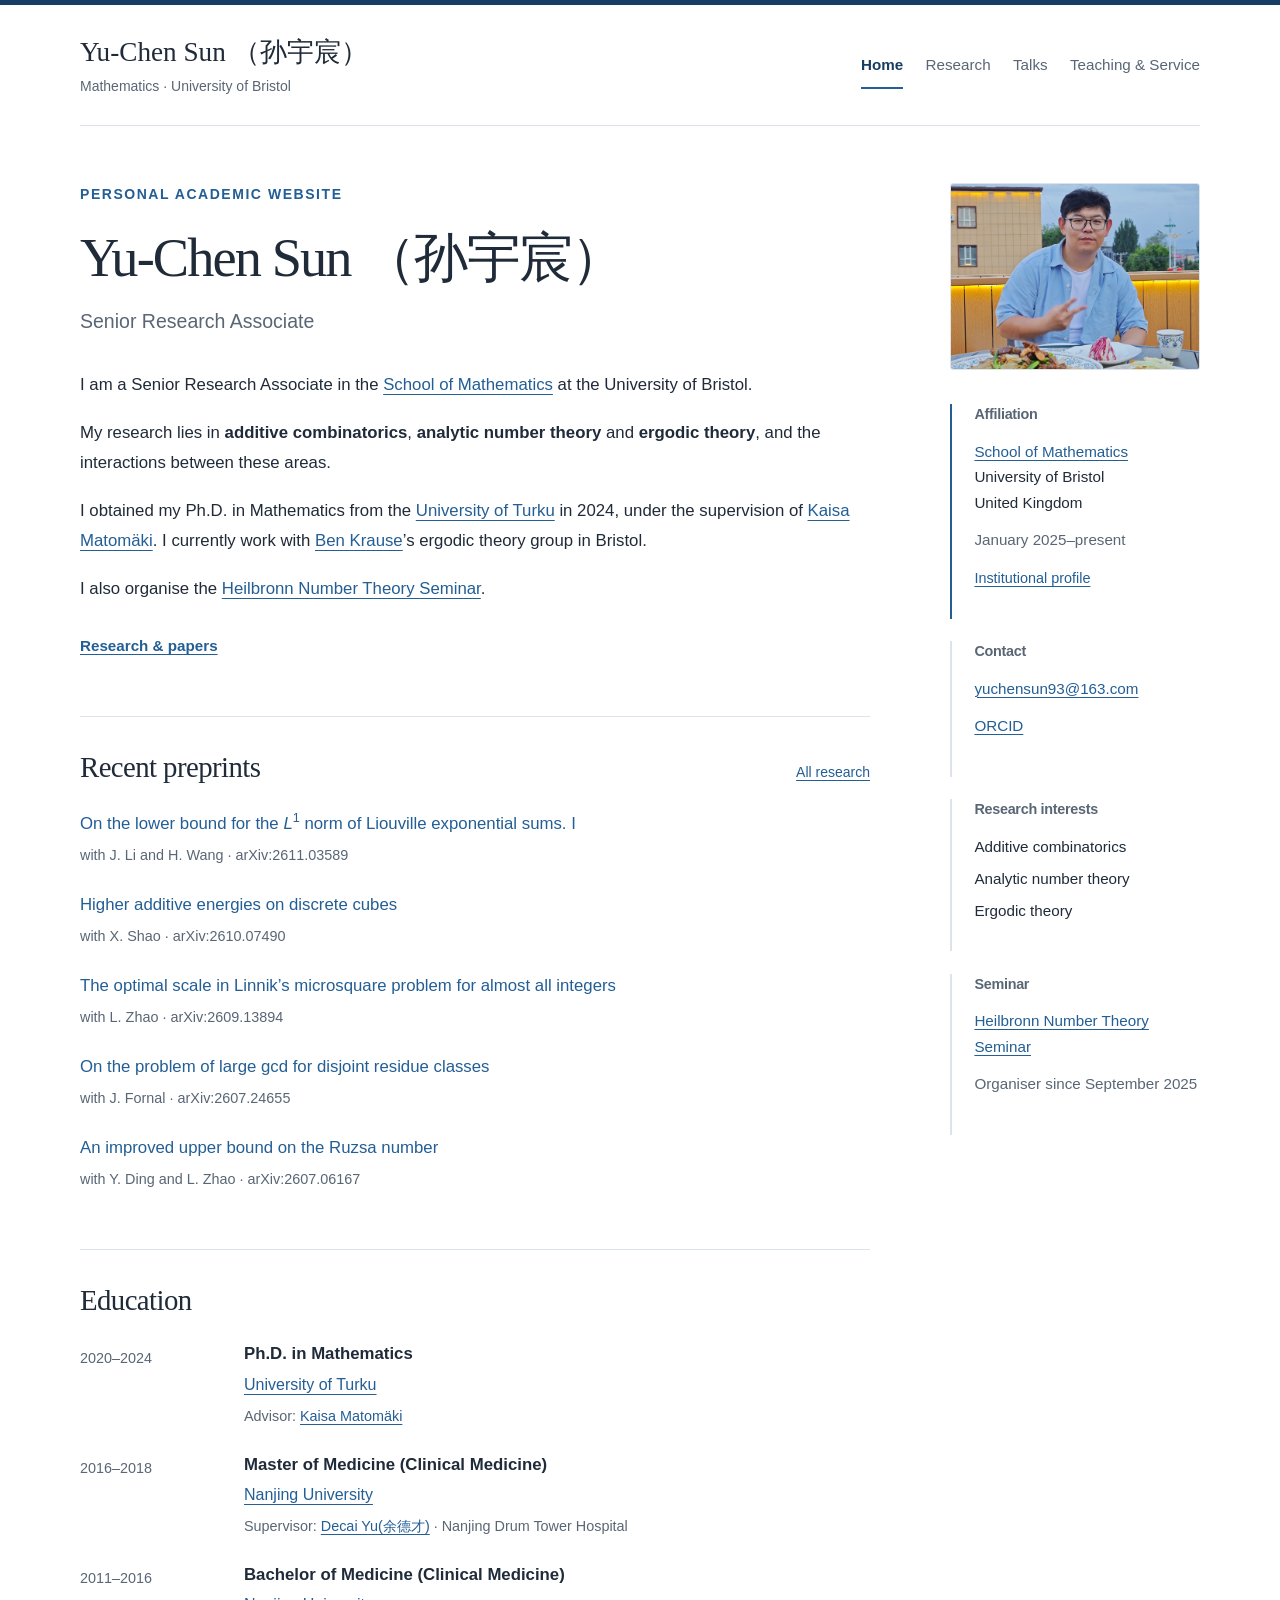
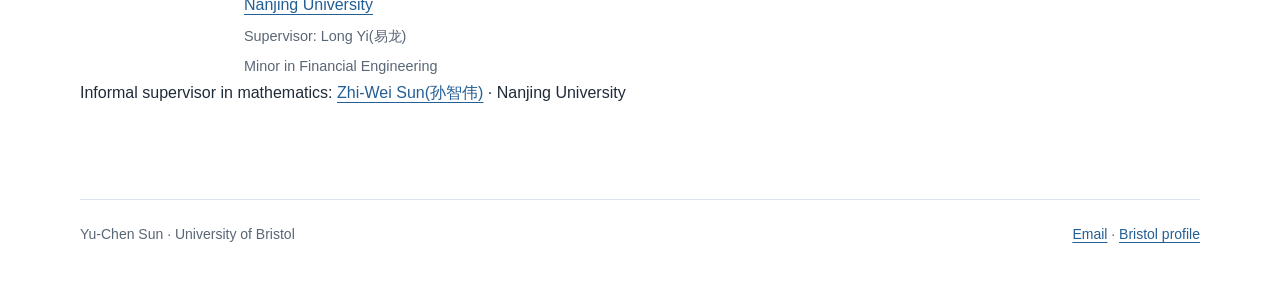
==== commit f73f096f: "Add Liouville exponential sums preprint to homepage" ====
--- a/index.html
+++ b/index.html
@@ -36,7 +36,7 @@
         </section>
         <section class="section-block" aria-labelledby="recent-title">
           <div class="section-heading"><h2 id="recent-title">Recent preprints</h2><a href="research.html">All research</a></div>
-          <ul class="recent-papers"><li><h3><a href="https://arxiv.org/abs/2610.07490">Higher additive energies on discrete cubes</a></h3><p class="detail">with X. Shao · arXiv:2610.07490</p></li><li><h3><a href="https://arxiv.org/abs/2609.13894">The optimal scale in Linnik’s microsquare problem for almost all integers</a></h3><p class="detail">with L. Zhao · arXiv:2609.13894</p></li><li><h3><a href="https://arxiv.org/abs/2607.24655">On the problem of large gcd for disjoint residue classes</a></h3><p class="detail">with J. Fornal · arXiv:2607.24655</p></li><li><h3><a href="https://arxiv.org/abs/2607.06167">An improved upper bound on the Ruzsa number</a></h3><p class="detail">with Y. Ding and L. Zhao · arXiv:2607.06167</p></li></ul>
+          <ul class="recent-papers"><li><h3><a href="https://arxiv.org/abs/2611.03589">On the lower bound for the <i>L</i><sup>1</sup> norm of Liouville exponential sums. I</a></h3><p class="detail">with J. Li and H. Wang · arXiv:2611.03589</p></li><li><h3><a href="https://arxiv.org/abs/2610.07490">Higher additive energies on discrete cubes</a></h3><p class="detail">with X. Shao · arXiv:2610.07490</p></li><li><h3><a href="https://arxiv.org/abs/2609.13894">The optimal scale in Linnik’s microsquare problem for almost all integers</a></h3><p class="detail">with L. Zhao · arXiv:2609.13894</p></li><li><h3><a href="https://arxiv.org/abs/2607.24655">On the problem of large gcd for disjoint residue classes</a></h3><p class="detail">with J. Fornal · arXiv:2607.24655</p></li><li><h3><a href="https://arxiv.org/abs/2607.06167">An improved upper bound on the Ruzsa number</a></h3><p class="detail">with Y. Ding and L. Zhao · arXiv:2607.06167</p></li></ul>
         </section>
         <section class="section-block" aria-labelledby="education-title">
           <h2 id="education-title">Education</h2><div class="timeline">
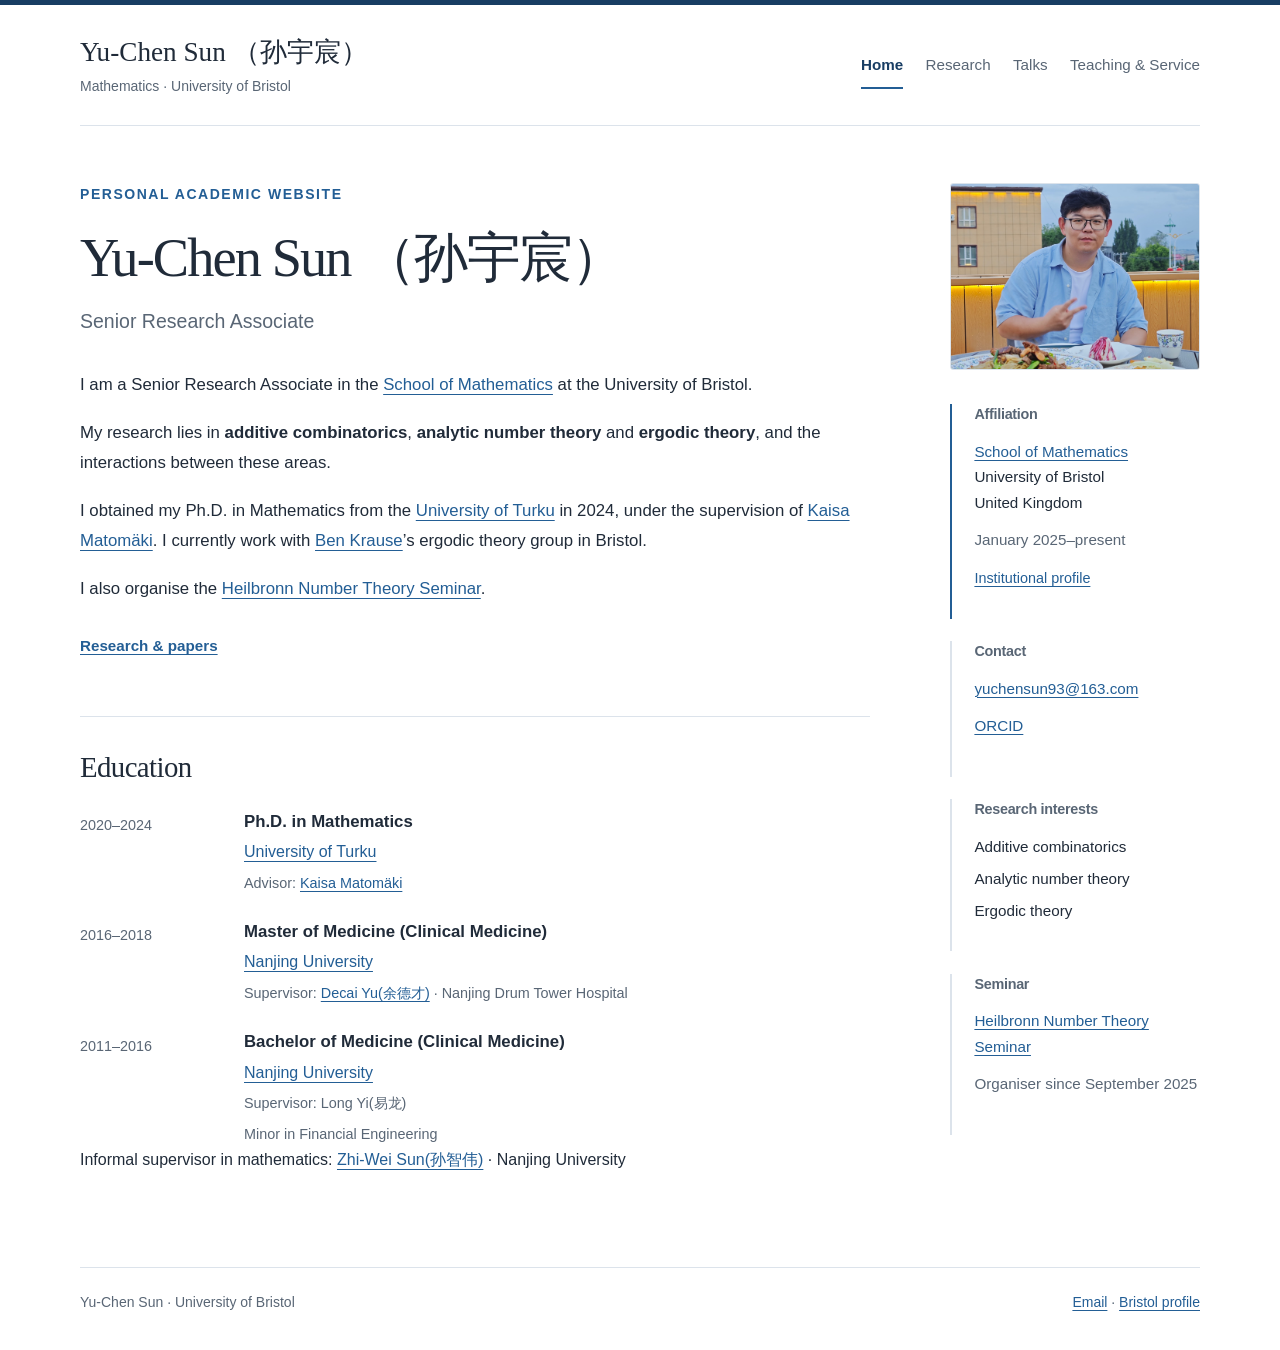
==== commit f212e9df: "Remove Recent preprints section Removed the Recent preprints section from the index.html file." ====
--- a/index.html
+++ b/index.html
@@ -33,10 +33,6 @@
           <p>I obtained my Ph.D. in Mathematics from the <a href="https://www.utu.fi/en">University of Turku</a> in 2024, under the supervision of <a href="https://users.utu.fi/ksmato/">Kaisa Matomäki</a>. I currently work with <a href="https://www.bristol.ac.uk/people/person/Ben-Krause-529bc1e7-bfac-432d-984e-10097df1178e/">Ben Krause</a>’s ergodic theory group in Bristol.</p>
           <p>I also organise the <a href="https://www.bristolmathsresearch.org/events/heilbronn-number-theory/">Heilbronn Number Theory Seminar</a>.</p>
           <div class="text-links"><a href="research.html">Research & papers</a></div>
-        </section>
-        <section class="section-block" aria-labelledby="recent-title">
-          <div class="section-heading"><h2 id="recent-title">Recent preprints</h2><a href="research.html">All research</a></div>
-          <ul class="recent-papers"><li><h3><a href="https://arxiv.org/abs/2611.03589">On the lower bound for the <i>L</i><sup>1</sup> norm of Liouville exponential sums. I</a></h3><p class="detail">with J. Li and H. Wang · arXiv:2611.03589</p></li><li><h3><a href="https://arxiv.org/abs/2610.07490">Higher additive energies on discrete cubes</a></h3><p class="detail">with X. Shao · arXiv:2610.07490</p></li><li><h3><a href="https://arxiv.org/abs/2609.13894">The optimal scale in Linnik’s microsquare problem for almost all integers</a></h3><p class="detail">with L. Zhao · arXiv:2609.13894</p></li><li><h3><a href="https://arxiv.org/abs/2607.24655">On the problem of large gcd for disjoint residue classes</a></h3><p class="detail">with J. Fornal · arXiv:2607.24655</p></li><li><h3><a href="https://arxiv.org/abs/2607.06167">An improved upper bound on the Ruzsa number</a></h3><p class="detail">with Y. Ding and L. Zhao · arXiv:2607.06167</p></li></ul>
         </section>
         <section class="section-block" aria-labelledby="education-title">
           <h2 id="education-title">Education</h2><div class="timeline">
